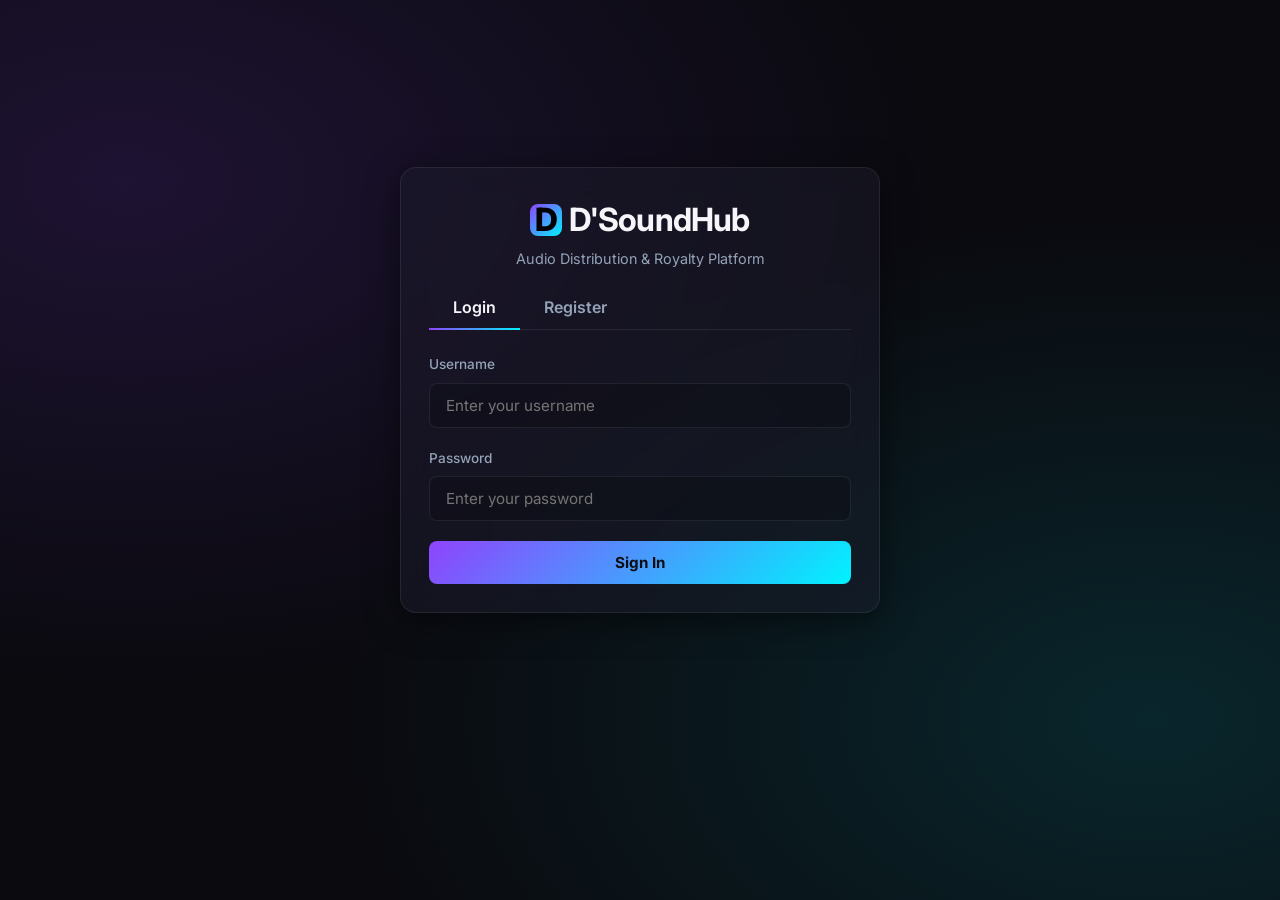
==== frontend/dashboard-artist.html @ 23fc8724 "feat(frontend): complete D'SoundHub MVP - all dashboards functional per PRD" ====
<!DOCTYPE html>
<html lang="en">
<head>
  <meta charset="UTF-8">
  <meta name="viewport" content="width=device-width, initial-scale=1.0">
  <title>D'SoundHub — Artist Dashboard</title>
  <link rel="stylesheet" href="style.css">
</head>
<body>
  <nav class="navbar">
    <div class="container navbar-container">
      <div class="brand">
        <div class="brand-icon">D</div> D'SoundHub
      </div>
      <div class="nav-user">
        <div class="user-badge">
          <span class="user-role role-artist">Artist</span>
          <span id="nav-username" style="font-weight: 600;">Username</span>
        </div>
        <button class="btn btn-secondary" onclick="performLogout()" style="padding: 0.35rem 0.8rem; font-size: 0.85rem;">
          Logout
        </button>
      </div>
    </div>
  </nav>

  <main class="container mt-4">
    <div class="flex-between mb-4">
      <div>
        <h1 style="margin-bottom: 0.2rem;">Artist Hub</h1>
        <p style="color: var(--text-muted); font-size: 0.95rem;">Manage your music uploads, track your stats, and monitor royalty payouts.</p>
      </div>
    </div>

    <!-- Stat Cards Section -->
    <div class="stat-group">
      <div class="stat-card">
        <span class="stat-label">Total Earnings</span>
        <span id="stat-total-royalty" class="stat-value">0.00 pts</span>
      </div>
      <div class="stat-card">
        <span class="stat-label">Songs Uploaded</span>
        <span id="stat-song-count" class="stat-value">0</span>
      </div>
      <div class="stat-card">
        <span class="stat-label">Total Plays</span>
        <span id="stat-total-plays" class="stat-value">0</span>
      </div>
    </div>

    <div class="grid-main-sidebar">
      <!-- Main Columns: Upload List & Royalties -->
      <div style="display: flex; flex-direction: column; gap: 1.5rem;">
        <!-- Uploaded Songs Table -->
        <div class="card">
          <div class="card-title">
            <span>My Tracks</span>
          </div>
          <div class="table-responsive">
            <table>
              <thead>
                <tr>
                  <th>Title</th>
                  <th>Genre</th>
                  <th>Price</th>
                  <th>Duration</th>
                  <th>Plays</th>
                  <th>Preview</th>
                </tr>
              </thead>
              <tbody id="artist-songs-list">
                <tr>
                  <td colspan="6" class="no-data">Loading tracks...</td>
                </tr>
              </tbody>
            </table>
          </div>
        </div>

        <!-- Royalty Ledgers Table -->
        <div class="card">
          <div class="card-title">
            <span>Royalty Ledger</span>
          </div>
          <div class="table-responsive">
            <table>
              <thead>
                <tr>
                  <th>Royalty ID</th>
                  <th>Transaction ID</th>
                  <th>Amount (70%)</th>
                  <th>Status</th>
                  <th>Settled At</th>
                </tr>
              </thead>
              <tbody id="royalty-list">
                <tr>
                  <td colspan="5" class="no-data">Loading royalties...</td>
                </tr>
              </tbody>
            </table>
          </div>
        </div>
      </div>

      <!-- Sidebar Form Upload -->
      <div class="card" style="height: fit-content;">
        <div class="card-title">
          <span>Upload New Track</span>
        </div>
        <form id="upload-form" onsubmit="handleUpload(event)">
          <div class="form-group">
            <label for="upload-title">Track Title</label>
            <input type="text" id="upload-title" class="form-control" placeholder="Enter track title" required>
          </div>
          <div class="form-group">
            <label for="upload-genre">Genre</label>
            <input type="text" id="upload-genre" class="form-control" placeholder="e.g. Pop, Rock, Electronic">
          </div>
          <div class="form-group">
            <label for="upload-price">Price (Points)</label>
            <input type="number" id="upload-price" class="form-control" min="0" step="0.5" placeholder="e.g. 5.0" required>
          </div>
          <div class="form-group">
            <label for="upload-duration">Duration (Seconds)</label>
            <input type="number" id="upload-duration" class="form-control" min="1" placeholder="e.g. 180" required>
          </div>
          
          <div class="form-group">
            <label>Audio File (MP3/WAV)</label>
            <div id="drop-zone" class="file-drop-zone" onclick="document.getElementById('upload-file').click()">
              <span class="icon">📁</span>
              <p id="drop-zone-text">Drag & drop your audio file here, or click to browse</p>
              <input type="file" id="upload-file" accept="audio/mpeg, audio/wav, audio/mp3" style="display: none;" onchange="handleFileSelect(this)">
            </div>
            <div id="file-info" style="display: none; font-size: 0.8rem; color: var(--accent-secondary); margin-bottom: 1rem;">
              Selected: <span id="file-info-name">filename.mp3</span> (<span id="file-info-size">0 MB</span>)
            </div>
          </div>

          <button type="submit" class="btn btn-primary btn-block" id="upload-btn">
            Publish Track
          </button>
        </form>
      </div>
    </div>
  </main>

  <!-- Audio Player Bar (Fixed Bottom) -->
  <div id="player-bar" class="player-bar">
    <div class="player-container">
      <div class="player-info">
        <div id="player-track-title" class="player-title">Track Title</div>
        <div id="player-track-artist" class="player-artist">Artist</div>
      </div>
      
      <div class="player-controls">
        <div class="control-buttons">
          <button id="player-play-pause-btn" class="play-pause-btn">&#9654;</button>
        </div>
        <div class="player-timeline">
          <span id="player-time-current" class="time-display">0:00</span>
          <input type="range" id="player-timeline-slider" class="timeline-slider" min="0" max="100" value="0">
          <span id="player-time-duration" class="time-display">0:00</span>
        </div>
      </div>

      <div class="player-volume">
        <span class="volume-icon">&#128266;</span>
        <input type="range" id="player-volume-slider" class="volume-slider" min="0" max="1" step="0.05" value="0.7">
      </div>
    </div>
  </div>

  <script src="js/api.js"></script>
  <script>
    // Validate authentication
    const authUser = requireAuth(['ARTIST']);
    if (authUser) {
      document.getElementById('nav-username').textContent = authUser.username;
    }

    let selectedFile = null;
    let currentAudio = null;
    let currentSongId = null;
    let isPlaying = false;

    // Load elements on start
    window.addEventListener('DOMContentLoaded', async () => {
      await loadStats();
      await loadMySongs();
      await loadRoyalties();
      setupDragAndDrop();
    });

    async function loadStats() {
      try {
        const royaltyRes = await apiCall(`${AUDIO_SERVICE_URL}/api/royalties/my/total`);
        if (royaltyRes.ok) {
          const rData = await royaltyRes.json();
          document.getElementById('stat-total-royalty').textContent = `${formatCurrency(rData.totalRoyalty)} pts`;
        }
      } catch (e) {
        console.warn('Failed to load total royalty stats', e);
      }
    }

    async function loadMySongs() {
      try {
        const response = await apiCall(`${AUDIO_SERVICE_URL}/api/audio/my-songs`);
        if (!response.ok) throw new Error('Failed to fetch songs');
        const data = await response.json();
        
        document.getElementById('stat-song-count').textContent = data.length;
        
        let totalPlays = 0;
        data.forEach(song => totalPlays += (song.totalPlays || 0));
        document.getElementById('stat-total-plays').textContent = totalPlays;

        const tbody = document.getElementById('artist-songs-list');
        if (data.length === 0) {
          tbody.innerHTML = `<tr><td colspan="6" class="no-data">You have not uploaded any tracks.</td></tr>`;
          return;
        }

        tbody.innerHTML = data.map(song => `
          <tr>
            <td><strong style="color: var(--text-main);">${song.title}</strong></td>
            <td>${song.genre || '—'}</td>
            <td style="font-weight: 600; color: var(--accent-secondary);">${formatCurrency(song.price)} pts</td>
            <td>${formatDuration(song.durationSeconds)}</td>
            <td>${song.totalPlays || 0}</td>
            <td>
              <button class="btn btn-secondary" onclick="playPreview('${song.id}', '${song.title}')" style="padding: 0.25rem 0.5rem; font-size: 0.8rem;">
                Play
              </button>
            </td>
          </tr>
        `).join('');

      } catch (error) {
        showToast('Error loading tracks: ' + error.message, 'danger');
        document.getElementById('artist-songs-list').innerHTML = `<tr><td colspan="6" class="no-data" style="color: var(--danger);">Failed to load tracks</td></tr>`;
      }
    }

    async function loadRoyalties() {
      try {
        const response = await apiCall(`${AUDIO_SERVICE_URL}/api/royalties/my`);
        if (!response.ok) throw new Error('Failed to fetch royalties');
        const data = await response.json();

        const tbody = document.getElementById('royalty-list');
        if (data.length === 0) {
          tbody.innerHTML = `<tr><td colspan="5" class="no-data">No royalty transactions recorded yet.</td></tr>`;
          return;
        }

        tbody.innerHTML = data.map(r => {
          const statusBadge = r.status === 'SETTLED'
            ? `<span class="badge-status status-active">Settled</span>`
            : `<span class="badge-status status-pending">Pending</span>`;

          const settledDate = r.settledAt 
            ? new Date(r.settledAt).toLocaleDateString('id-ID', { hour: '2-digit', minute: '2-digit' }) 
            : '—';

          return `
            <tr>
              <td style="font-size: 0.8rem; font-family: monospace; color: var(--text-muted);">${r.id.substring(0, 8)}...</td>
              <td style="font-size: 0.8rem; font-family: monospace; color: var(--text-muted);">${r.transaction ? r.transaction.id.substring(0, 8) + '...' : '—'}</td>
              <td style="font-weight: 600; color: var(--success);">${formatCurrency(r.amount)} pts</td>
              <td>${statusBadge}</td>
              <td style="font-size: 0.85rem; color: var(--text-muted);">${settledDate}</td>
            </tr>
          `;
        }).join('');

      } catch (error) {
        showToast('Error loading royalties: ' + error.message, 'danger');
        document.getElementById('royalty-list').innerHTML = `<tr><td colspan="5" class="no-data" style="color: var(--danger);">Failed to load royalties</td></tr>`;
      }
    }

    // Drag & Drop configuration
    function setupDragAndDrop() {
      const dropZone = document.getElementById('drop-zone');
      
      ['dragenter', 'dragover'].forEach(eventName => {
        dropZone.addEventListener(eventName, (e) => {
          e.preventDefault();
          dropZone.classList.add('dragover');
        }, false);
      });

      ['dragleave', 'drop'].forEach(eventName => {
        dropZone.addEventListener(eventName, (e) => {
          e.preventDefault();
          dropZone.classList.remove('dragover');
        }, false);
      });

      dropZone.addEventListener('drop', (e) => {
        const dt = e.dataTransfer;
        const files = dt.files;
        if (files.length > 0) {
          const fileInput = document.getElementById('upload-file');
          fileInput.files = files;
          handleFileSelect(fileInput);
        }
      });
    }

    function handleFileSelect(input) {
      if (input.files && input.files[0]) {
        selectedFile = input.files[0];
        document.getElementById('file-info-name').textContent = selectedFile.name;
        document.getElementById('file-info-size').textContent = (selectedFile.size / (1024 * 1024)).toFixed(2) + ' MB';
        document.getElementById('file-info').style.display = 'block';
        document.getElementById('drop-zone-text').textContent = 'File selected. Ready to upload.';
      } else {
        selectedFile = null;
        document.getElementById('file-info').style.display = 'none';
        document.getElementById('drop-zone-text').textContent = 'Drag & drop your audio file here, or click to browse';
      }
    }

    async function handleUpload(e) {
      e.preventDefault();
      
      if (!selectedFile) {
        showToast('Please select or drag an audio file (MP3/WAV)', 'warning');
        return;
      }

      const btn = document.getElementById('upload-btn');
      btn.disabled = true;
      btn.textContent = 'Publishing Track...';

      try {
        const title = document.getElementById('upload-title').value.trim();
        const genre = document.getElementById('upload-genre').value.trim();
        const price = parseFloat(document.getElementById('upload-price').value);
        const durationSeconds = parseInt(document.getElementById('upload-duration').value);

        const formData = new FormData();
        
        // Metadata as application/json Blob
        const metadata = { title, genre, price, durationSeconds };
        const metadataBlob = new Blob([JSON.stringify(metadata)], { type: 'application/json' });
        
        formData.append('metadata', metadataBlob);
        formData.append('file', selectedFile);

        const response = await apiCall(`${AUDIO_SERVICE_URL}/api/audio/upload`, {
          method: 'POST',
          body: formData
        });

        if (!response.ok) {
          const errorData = await response.json().catch(() => ({}));
          throw new Error(errorData.message || 'Failed to upload song');
        }

        showToast('Track published successfully!', 'success');
        
        // Reset form
        document.getElementById('upload-form').reset();
        selectedFile = null;
        document.getElementById('file-info').style.display = 'none';
        document.getElementById('drop-zone-text').textContent = 'Drag & drop your audio file here, or click to browse';

        // Refresh view data
        await loadMySongs();
        await loadStats();

      } catch (error) {
        showToast(error.message, 'danger');
      } finally {
        btn.disabled = false;
        btn.textContent = 'Publish Track';
      }
    }

    // Audio preview player controller function
    async function playPreview(songId, songTitle) {
      try {
        if (currentSongId === songId && currentAudio) {
          if (isPlaying) {
            currentAudio.pause();
          } else {
            await currentAudio.play();
          }
          return;
        }

        if (currentAudio) {
          currentAudio.pause();
          currentAudio = null;
        }

        showToast(`Fetching preview for "${songTitle}"...`, 'info');

        const response = await apiCall(`${AUDIO_SERVICE_URL}/api/audio/preview/${songId}`);
        const blob = await response.blob();
        const audioUrl = URL.createObjectURL(blob);

        currentAudio = new Audio(audioUrl);
        currentSongId = songId;

        // Display player bar
        const playerBar = document.getElementById('player-bar');
        playerBar.classList.add('active');
        
        document.getElementById('player-track-title').textContent = songTitle;
        document.getElementById('player-track-artist').textContent = `My Uploaded Track`;

        const playPauseBtn = document.getElementById('player-play-pause-btn');
        const timeline = document.getElementById('player-timeline-slider');
        const timeCurrent = document.getElementById('player-time-current');
        const timeDuration = document.getElementById('player-time-duration');
        const volumeSlider = document.getElementById('player-volume-slider');

        // Setup Player event listeners
        currentAudio.addEventListener('play', () => {
          isPlaying = true;
          playPauseBtn.innerHTML = '&#9610;&#9610;'; // Pause icon
        });

        currentAudio.addEventListener('pause', () => {
          isPlaying = false;
          playPauseBtn.innerHTML = '&#9654;'; // Play icon
        });

        currentAudio.addEventListener('timeupdate', () => {
          if (!currentAudio) return;
          const progress = (currentAudio.currentTime / currentAudio.duration) * 100;
          timeline.value = progress || 0;
          timeCurrent.textContent = formatDuration(currentAudio.currentTime);
        });

        currentAudio.addEventListener('loadedmetadata', () => {
          timeDuration.textContent = formatDuration(currentAudio.duration);
        });

        currentAudio.addEventListener('ended', () => {
          isPlaying = false;
          playPauseBtn.innerHTML = '&#9654;';
          timeline.value = 0;
          timeCurrent.textContent = '0:00';
        });

        // Interface actions
        playPauseBtn.onclick = () => {
          if (isPlaying) currentAudio.pause();
          else currentAudio.play();
        };

        timeline.oninput = () => {
          const time = (timeline.value / 100) * currentAudio.duration;
          currentAudio.currentTime = time;
        };

        volumeSlider.oninput = () => {
          currentAudio.volume = volumeSlider.value;
        };

        // Initialize Volume settings
        currentAudio.volume = volumeSlider.value;
        
        await currentAudio.play();

      } catch (error) {
        showToast('Playback error: ' + error.message, 'danger');
      }
    }
  </script>
</body>
</html>
---- frontend/style.css ----
@import url('https://fonts.googleapis.com/css2?family=Inter:wght@300;400;500;600;700&display=swap');

:root {
  --bg-primary: #0a0a0f;
  --bg-secondary: rgba(20, 20, 30, 0.6);
  --bg-card: rgba(30, 30, 45, 0.45);
  --accent-primary: #8f44fd;
  --accent-secondary: #00f2fe;
  --accent-gradient: linear-gradient(135deg, #8f44fd, #00f2fe);
  --accent-gradient-hover: linear-gradient(135deg, #a066ff, #33f4ff);
  --text-main: #f5f5fa;
  --text-muted: #94a3b8;
  --border-color: rgba(255, 255, 255, 0.08);
  --border-focus: rgba(0, 242, 254, 0.5);
  --success: #10b981;
  --danger: #ef4444;
  --warning: #f59e0b;
  --shadow: 0 8px 32px 0 rgba(0, 0, 0, 0.5);
  --font-sans: 'Inter', system-ui, -apple-system, sans-serif;
  --transition: all 0.3s cubic-bezier(0.4, 0, 0.2, 1);
}

* {
  box-sizing: border-box;
  margin: 0;
  padding: 0;
}

body {
  background-color: var(--bg-primary);
  background-image: 
    radial-gradient(at 10% 20%, rgba(143, 68, 253, 0.15) 0px, transparent 50%),
    radial-gradient(at 90% 80%, rgba(0, 242, 254, 0.12) 0px, transparent 50%);
  background-attachment: fixed;
  color: var(--text-main);
  font-family: var(--font-sans);
  min-height: 100vh;
  line-height: 1.5;
  overflow-x: hidden;
  padding-bottom: 90px; /* Space for the bottom player */
}

/* Scrollbar Styling */
::-webkit-scrollbar {
  width: 8px;
}
::-webkit-scrollbar-track {
  background: var(--bg-primary);
}
::-webkit-scrollbar-thumb {
  background: rgba(255, 255, 255, 0.1);
  border-radius: 4px;
}
::-webkit-scrollbar-thumb:hover {
  background: rgba(255, 255, 255, 0.2);
}

/* Typography */
h1, h2, h3, h4, h5, h6 {
  font-weight: 600;
  letter-spacing: -0.025em;
  margin-bottom: 0.5rem;
}

h1 {
  font-size: 2.25rem;
  background: var(--accent-gradient);
  -webkit-background-clip: text;
  -webkit-text-fill-color: transparent;
}

a {
  color: var(--accent-secondary);
  text-decoration: none;
  transition: var(--transition);
}

a:hover {
  color: var(--text-main);
  text-shadow: 0 0 8px rgba(0, 242, 254, 0.4);
}

/* Layout Containers */
.container {
  max-width: 1200px;
  margin: 0 auto;
  padding: 1.5rem;
}

/* Navigation Bar */
.navbar {
  background: var(--bg-secondary);
  backdrop-filter: blur(12px);
  -webkit-backdrop-filter: blur(12px);
  border-bottom: 1px solid var(--border-color);
  position: sticky;
  top: 0;
  z-index: 100;
}

.navbar-container {
  display: flex;
  justify-content: space-between;
  align-items: center;
  height: 70px;
}

.brand {
  font-size: 1.5rem;
  font-weight: 700;
  background: var(--accent-gradient);
  -webkit-background-clip: text;
  -webkit-text-fill-color: transparent;
  display: flex;
  align-items: center;
  gap: 0.5rem;
}

.brand-icon {
  width: 32px;
  height: 32px;
  background: var(--accent-gradient);
  border-radius: 8px;
  display: inline-flex;
  align-items: center;
  justify-content: center;
  color: #000;
  font-weight: 800;
}

.nav-user {
  display: flex;
  align-items: center;
  gap: 1.5rem;
}

.user-badge {
  background: rgba(255, 255, 255, 0.05);
  border: 1px solid var(--border-color);
  padding: 0.35rem 0.8rem;
  border-radius: 20px;
  font-size: 0.85rem;
  display: flex;
  align-items: center;
  gap: 0.5rem;
}

.user-role {
  font-weight: 600;
  text-transform: uppercase;
  font-size: 0.75rem;
  padding: 0.1rem 0.4rem;
  border-radius: 4px;
}
.role-listener { background: #3b82f6; color: #fff; }
.role-artist { background: #ec4899; color: #fff; }
.role-admin { background: #8f44fd; color: #fff; }

/* Grid and Cards */
.grid-2 {
  display: grid;
  grid-template-columns: repeat(auto-fit, minmax(300px, 1fr));
  gap: 1.5rem;
  margin-top: 1.5rem;
}

.grid-3 {
  display: grid;
  grid-template-columns: repeat(auto-fit, minmax(280px, 1fr));
  gap: 1.5rem;
  margin-top: 1.5rem;
}

.grid-main-sidebar {
  display: grid;
  grid-template-columns: 2fr 1fr;
  gap: 1.5rem;
  margin-top: 1.5rem;
}

@media (max-width: 900px) {
  .grid-main-sidebar {
    grid-template-columns: 1fr;
  }
}

.card {
  background: var(--bg-card);
  backdrop-filter: blur(16px);
  -webkit-backdrop-filter: blur(16px);
  border: 1px solid var(--border-color);
  border-radius: 16px;
  padding: 1.75rem;
  box-shadow: var(--shadow);
  transition: var(--transition);
}

.card:hover {
  border-color: rgba(255, 255, 255, 0.15);
  transform: translateY(-2px);
}

.card-title {
  font-size: 1.25rem;
  margin-bottom: 1.25rem;
  display: flex;
  justify-content: space-between;
  align-items: center;
  border-bottom: 1px solid var(--border-color);
  padding-bottom: 0.75rem;
}

/* Forms & Inputs */
.form-group {
  margin-bottom: 1.25rem;
}

.form-group label {
  display: block;
  font-size: 0.85rem;
  font-weight: 500;
  color: var(--text-muted);
  margin-bottom: 0.5rem;
}

.form-control {
  width: 100%;
  background: rgba(0, 0, 0, 0.2);
  border: 1px solid var(--border-color);
  border-radius: 8px;
  padding: 0.75rem 1rem;
  color: var(--text-main);
  font-family: var(--font-sans);
  font-size: 0.95rem;
  transition: var(--transition);
}

.form-control:focus {
  outline: none;
  border-color: var(--accent-secondary);
  box-shadow: 0 0 0 2px rgba(0, 242, 254, 0.15);
}

select.form-control {
  appearance: none;
  background-image: url("data:image/svg+xml,%3Csvg xmlns='http://www.w3.org/2000/svg' fill='none' viewBox='0 0 24 24' stroke='white'%3E%3Cpath stroke-linecap='round' stroke-linejoin='round' stroke-width='2' d='M19 9l-7 7-7-7'/%3E%3C/svg%3E");
  background-repeat: no-repeat;
  background-position: right 1rem center;
  background-size: 1rem;
  padding-right: 2.5rem;
}

/* Drag & Drop Zone */
.file-drop-zone {
  border: 2px dashed var(--border-color);
  border-radius: 12px;
  padding: 2rem;
  text-align: center;
  cursor: pointer;
  transition: var(--transition);
  background: rgba(0, 0, 0, 0.1);
  margin-bottom: 1rem;
}

.file-drop-zone:hover, .file-drop-zone.dragover {
  border-color: var(--accent-secondary);
  background: rgba(0, 242, 254, 0.03);
}

.file-drop-zone p {
  color: var(--text-muted);
  font-size: 0.9rem;
}

.file-drop-zone .icon {
  font-size: 2.5rem;
  margin-bottom: 0.5rem;
  display: block;
}

/* Buttons */
.btn {
  display: inline-flex;
  align-items: center;
  justify-content: center;
  gap: 0.5rem;
  font-family: var(--font-sans);
  font-weight: 550;
  font-size: 0.95rem;
  padding: 0.75rem 1.5rem;
  border-radius: 8px;
  border: none;
  cursor: pointer;
  transition: var(--transition);
  width: auto;
}

.btn-block {
  display: flex;
  width: 100%;
}

.btn-primary {
  background: var(--accent-gradient);
  color: #0d0d13;
  font-weight: 700;
}

.btn-primary:hover {
  background: var(--accent-gradient-hover);
  box-shadow: 0 0 16px rgba(0, 242, 254, 0.4);
}

.btn-secondary {
  background: rgba(255, 255, 255, 0.08);
  color: var(--text-main);
  border: 1px solid var(--border-color);
}

.btn-secondary:hover {
  background: rgba(255, 255, 255, 0.15);
}

.btn-danger {
  background: var(--danger);
  color: #fff;
}

.btn-danger:hover {
  filter: brightness(1.1);
  box-shadow: 0 0 12px rgba(239, 68, 68, 0.4);
}

.btn-success {
  background: var(--success);
  color: #fff;
}

.btn-success:hover {
  filter: brightness(1.1);
  box-shadow: 0 0 12px rgba(16, 185, 129, 0.4);
}

.btn:disabled {
  opacity: 0.5;
  cursor: not-allowed;
  box-shadow: none !important;
}

/* Tables */
.table-responsive {
  overflow-x: auto;
  width: 100%;
  margin-top: 1rem;
}

table {
  width: 100%;
  border-collapse: collapse;
  text-align: left;
  font-size: 0.9rem;
}

th, td {
  padding: 1rem;
  border-bottom: 1px solid var(--border-color);
}

th {
  font-weight: 600;
  color: var(--text-muted);
  text-transform: uppercase;
  font-size: 0.75rem;
  letter-spacing: 0.05em;
}

tr {
  transition: var(--transition);
}

tbody tr:hover {
  background: rgba(255, 255, 255, 0.02);
}

/* Tabs */
.tabs {
  display: flex;
  border-bottom: 1px solid var(--border-color);
  margin-bottom: 1.5rem;
}

.tab-btn {
  background: none;
  border: none;
  color: var(--text-muted);
  font-family: var(--font-sans);
  font-weight: 600;
  font-size: 1rem;
  padding: 0.75rem 1.5rem;
  cursor: pointer;
  position: relative;
  transition: var(--transition);
}

.tab-btn.active {
  color: var(--text-main);
}

.tab-btn.active::after {
  content: '';
  position: absolute;
  bottom: -1px;
  left: 0;
  right: 0;
  height: 2px;
  background: var(--accent-gradient);
}

.tab-content {
  display: none;
}

.tab-content.active {
  display: block;
}

/* Login Page Custom Specifics */
.login-wrapper {
  display: flex;
  justify-content: center;
  align-items: center;
  min-height: calc(100vh - 120px);
}

.login-card {
  width: 100%;
  max-width: 480px;
}

/* Status Badges */
.badge-status {
  display: inline-flex;
  align-items: center;
  gap: 0.25rem;
  font-size: 0.75rem;
  font-weight: 600;
  padding: 0.2rem 0.5rem;
  border-radius: 12px;
  text-transform: uppercase;
}

.status-active {
  background: rgba(16, 185, 129, 0.15);
  color: #34d399;
}

.status-banned {
  background: rgba(239, 68, 68, 0.15);
  color: #f87171;
}

.status-settled {
  background: rgba(16, 185, 129, 0.15);
  color: #34d399;
}

.status-pending {
  background: rgba(245, 158, 11, 0.15);
  color: #fbbf24;
}

/* Player Bar (Fixed Bottom) */
.player-bar {
  position: fixed;
  bottom: 0;
  left: 0;
  right: 0;
  height: 85px;
  background: rgba(10, 10, 15, 0.85);
  backdrop-filter: blur(20px);
  -webkit-backdrop-filter: blur(20px);
  border-top: 1px solid var(--border-color);
  box-shadow: 0 -8px 32px rgba(0, 0, 0, 0.6);
  z-index: 1000;
  display: flex;
  align-items: center;
  justify-content: center;
  transition: var(--transition);
  transform: translateY(100%);
}

.player-bar.active {
  transform: translateY(0);
}

.player-container {
  width: 1200px;
  margin: 0 auto;
  padding: 0 1.5rem;
  display: flex;
  align-items: center;
  justify-content: space-between;
  gap: 1.5rem;
}

.player-info {
  display: flex;
  flex-direction: column;
  min-width: 180px;
  max-width: 250px;
}

.player-title {
  font-weight: 600;
  font-size: 0.95rem;
  white-space: nowrap;
  overflow: hidden;
  text-overflow: ellipsis;
}

.player-artist {
  font-size: 0.8rem;
  color: var(--text-muted);
  white-space: nowrap;
  overflow: hidden;
  text-overflow: ellipsis;
}

.player-controls {
  display: flex;
  flex-direction: column;
  align-items: center;
  gap: 0.35rem;
  flex-grow: 1;
  max-width: 600px;
}

.control-buttons {
  display: flex;
  align-items: center;
  gap: 1.25rem;
}

.play-pause-btn {
  width: 38px;
  height: 38px;
  border-radius: 50%;
  background: var(--text-main);
  color: var(--bg-primary);
  border: none;
  cursor: pointer;
  display: flex;
  align-items: center;
  justify-content: center;
  font-size: 1rem;
  transition: var(--transition);
}

.play-pause-btn:hover {
  transform: scale(1.08);
  background: var(--accent-secondary);
}

.player-timeline {
  display: flex;
  align-items: center;
  gap: 0.75rem;
  width: 100%;
}

.time-display {
  font-size: 0.75rem;
  color: var(--text-muted);
  min-width: 35px;
}

.timeline-slider {
  flex-grow: 1;
  height: 4px;
  border-radius: 2px;
  background: rgba(255, 255, 255, 0.1);
  outline: none;
  cursor: pointer;
  transition: var(--transition);
  -webkit-appearance: none;
}

.timeline-slider::-webkit-slider-thumb {
  -webkit-appearance: none;
  width: 12px;
  height: 12px;
  border-radius: 50%;
  background: var(--accent-secondary);
  cursor: pointer;
  transition: var(--transition);
}

.timeline-slider:hover::-webkit-slider-thumb {
  background: var(--text-main);
  box-shadow: 0 0 8px var(--accent-secondary);
}

.player-volume {
  display: flex;
  align-items: center;
  gap: 0.5rem;
  min-width: 130px;
}

.volume-icon {
  font-size: 1rem;
  color: var(--text-muted);
}

.volume-slider {
  width: 80px;
  height: 4px;
  border-radius: 2px;
  background: rgba(255, 255, 255, 0.1);
  outline: none;
  cursor: pointer;
  -webkit-appearance: none;
}

.volume-slider::-webkit-slider-thumb {
  -webkit-appearance: none;
  width: 10px;
  height: 10px;
  border-radius: 50%;
  background: var(--text-muted);
  cursor: pointer;
}

.volume-slider::-webkit-slider-thumb:hover {
  background: var(--accent-secondary);
}

/* Stat Cards */
.stat-group {
  display: grid;
  grid-template-columns: repeat(auto-fit, minmax(200px, 1fr));
  gap: 1.25rem;
  margin-bottom: 1.5rem;
}

.stat-card {
  background: rgba(255, 255, 255, 0.02);
  border: 1px solid var(--border-color);
  border-radius: 12px;
  padding: 1.25rem;
  display: flex;
  flex-direction: column;
  gap: 0.25rem;
}

.stat-label {
  font-size: 0.75rem;
  color: var(--text-muted);
  text-transform: uppercase;
  font-weight: 600;
  letter-spacing: 0.05em;
}

.stat-value {
  font-size: 1.75rem;
  font-weight: 700;
  color: var(--text-main);
}

/* Toast Notification */
.toast-container {
  position: fixed;
  top: 20px;
  right: 20px;
  z-index: 9999;
  display: flex;
  flex-direction: column;
  gap: 0.75rem;
  max-width: 350px;
}

.toast {
  background: rgba(15, 15, 25, 0.9);
  backdrop-filter: blur(8px);
  -webkit-backdrop-filter: blur(8px);
  border: 1px solid var(--border-color);
  border-radius: 8px;
  padding: 0.9rem 1.25rem;
  box-shadow: var(--shadow);
  display: flex;
  align-items: center;
  gap: 0.75rem;
  transform: translateX(120%);
  transition: transform 0.35s cubic-bezier(0.175, 0.885, 0.32, 1.275);
}

.toast.show {
  transform: translateX(0);
}

.toast-success {
  border-left: 4px solid var(--success);
}

.toast-danger {
  border-left: 4px solid var(--danger);
}

.toast-info {
  border-left: 4px solid var(--accent-secondary);
}

.toast-message {
  font-size: 0.85rem;
  font-weight: 500;
}

/* Utility classes */
.flex-between {
  display: flex;
  justify-content: space-between;
  align-items: center;
}

.mt-4 { margin-top: 1rem; }
.mb-4 { margin-bottom: 1rem; }
.text-center { text-align: center; }
.no-data {
  color: var(--text-muted);
  text-align: center;
  padding: 2rem;
  font-style: italic;
}
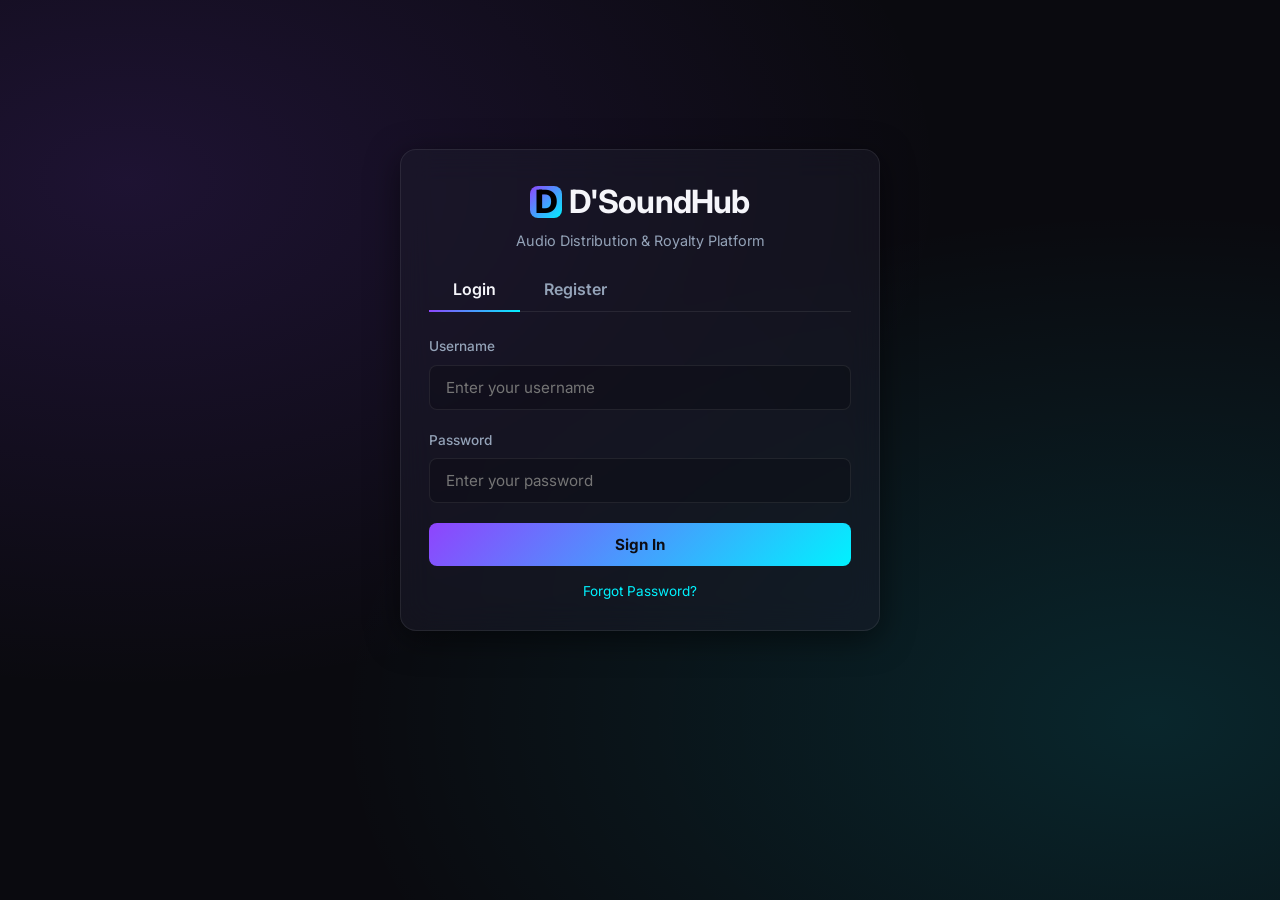
==== commit 8f943ded: "pengembangan fitur tahap 0.1" ====
--- a/frontend/dashboard-artist.html
+++ b/frontend/dashboard-artist.html
@@ -17,6 +17,16 @@
           <span class="user-role role-artist">Artist</span>
           <span id="nav-username" style="font-weight: 600;">Username</span>
         </div>
+        <div class="user-badge" id="balance-badge" style="gap: 0.25rem;">
+          <span>Balance:</span>
+          <span id="nav-balance" style="font-weight: 700; color: var(--accent-secondary);">0 pts</span>
+        </div>
+        <button class="btn btn-secondary" onclick="window.location.href='upload-track.html'" style="padding: 0.35rem 0.8rem; font-size: 0.85rem;">
+          + Upload
+        </button>
+        <button class="btn btn-secondary" onclick="window.location.href='withdraw.html'" style="padding: 0.35rem 0.8rem; font-size: 0.85rem;">
+          Withdraw
+        </button>
         <button class="btn btn-secondary" onclick="performLogout()" style="padding: 0.35rem 0.8rem; font-size: 0.85rem;">
           Logout
         </button>
@@ -103,45 +113,17 @@
         </div>
       </div>
 
-      <!-- Sidebar Form Upload -->
-      <div class="card" style="height: fit-content;">
+      <!-- Sidebar Upload CTA -->
+      <div class="card" style="height: fit-content; text-align: center;">
         <div class="card-title">
           <span>Upload New Track</span>
         </div>
-        <form id="upload-form" onsubmit="handleUpload(event)">
-          <div class="form-group">
-            <label for="upload-title">Track Title</label>
-            <input type="text" id="upload-title" class="form-control" placeholder="Enter track title" required>
-          </div>
-          <div class="form-group">
-            <label for="upload-genre">Genre</label>
-            <input type="text" id="upload-genre" class="form-control" placeholder="e.g. Pop, Rock, Electronic">
-          </div>
-          <div class="form-group">
-            <label for="upload-price">Price (Points)</label>
-            <input type="number" id="upload-price" class="form-control" min="0" step="0.5" placeholder="e.g. 5.0" required>
-          </div>
-          <div class="form-group">
-            <label for="upload-duration">Duration (Seconds)</label>
-            <input type="number" id="upload-duration" class="form-control" min="1" placeholder="e.g. 180" required>
-          </div>
-          
-          <div class="form-group">
-            <label>Audio File (MP3/WAV)</label>
-            <div id="drop-zone" class="file-drop-zone" onclick="document.getElementById('upload-file').click()">
-              <span class="icon">📁</span>
-              <p id="drop-zone-text">Drag & drop your audio file here, or click to browse</p>
-              <input type="file" id="upload-file" accept="audio/mpeg, audio/wav, audio/mp3" style="display: none;" onchange="handleFileSelect(this)">
-            </div>
-            <div id="file-info" style="display: none; font-size: 0.8rem; color: var(--accent-secondary); margin-bottom: 1rem;">
-              Selected: <span id="file-info-name">filename.mp3</span> (<span id="file-info-size">0 MB</span>)
-            </div>
-          </div>
-
-          <button type="submit" class="btn btn-primary btn-block" id="upload-btn">
-            Publish Track
-          </button>
-        </form>
+        <p style="color: var(--text-muted); font-size: 0.9rem; margin-bottom: 1.25rem;">
+          Publish a new song to the catalog. Set your title, genre, price, and upload an audio file.
+        </p>
+        <a href="upload-track.html" class="btn btn-primary btn-block" style="text-decoration: none;">
+          + Upload Track
+        </a>
       </div>
     </div>
   </main>
@@ -180,18 +162,28 @@
       document.getElementById('nav-username').textContent = authUser.username;
     }
 
-    let selectedFile = null;
     let currentAudio = null;
     let currentSongId = null;
     let isPlaying = false;
 
-    // Load elements on start
     window.addEventListener('DOMContentLoaded', async () => {
+      await loadBalance();
       await loadStats();
       await loadMySongs();
       await loadRoyalties();
-      setupDragAndDrop();
     });
+
+    async function loadBalance() {
+      try {
+        const response = await apiCall(`${AUDIO_SERVICE_URL}/api/withdraw/balance`);
+        if (!response.ok) throw new Error('Failed');
+        const data = await response.json();
+        const balance = parseFloat(data.balance || 0);
+        document.getElementById('nav-balance').textContent = formatCurrency(balance) + ' pts';
+      } catch (e) {
+        console.warn('Balance load failed');
+      }
+    }
 
     async function loadStats() {
       try {
@@ -268,7 +260,7 @@
           return `
             <tr>
               <td style="font-size: 0.8rem; font-family: monospace; color: var(--text-muted);">${r.id.substring(0, 8)}...</td>
-              <td style="font-size: 0.8rem; font-family: monospace; color: var(--text-muted);">${r.transaction ? r.transaction.id.substring(0, 8) + '...' : '—'}</td>
+              <td style="font-size: 0.8rem; font-family: monospace; color: var(--text-muted);">${r.transactionId ? r.transactionId.substring(0, 8) + '...' : '—'}</td>
               <td style="font-weight: 600; color: var(--success);">${formatCurrency(r.amount)} pts</td>
               <td>${statusBadge}</td>
               <td style="font-size: 0.85rem; color: var(--text-muted);">${settledDate}</td>
@@ -279,106 +271,6 @@
       } catch (error) {
         showToast('Error loading royalties: ' + error.message, 'danger');
         document.getElementById('royalty-list').innerHTML = `<tr><td colspan="5" class="no-data" style="color: var(--danger);">Failed to load royalties</td></tr>`;
-      }
-    }
-
-    // Drag & Drop configuration
-    function setupDragAndDrop() {
-      const dropZone = document.getElementById('drop-zone');
-      
-      ['dragenter', 'dragover'].forEach(eventName => {
-        dropZone.addEventListener(eventName, (e) => {
-          e.preventDefault();
-          dropZone.classList.add('dragover');
-        }, false);
-      });
-
-      ['dragleave', 'drop'].forEach(eventName => {
-        dropZone.addEventListener(eventName, (e) => {
-          e.preventDefault();
-          dropZone.classList.remove('dragover');
-        }, false);
-      });
-
-      dropZone.addEventListener('drop', (e) => {
-        const dt = e.dataTransfer;
-        const files = dt.files;
-        if (files.length > 0) {
-          const fileInput = document.getElementById('upload-file');
-          fileInput.files = files;
-          handleFileSelect(fileInput);
-        }
-      });
-    }
-
-    function handleFileSelect(input) {
-      if (input.files && input.files[0]) {
-        selectedFile = input.files[0];
-        document.getElementById('file-info-name').textContent = selectedFile.name;
-        document.getElementById('file-info-size').textContent = (selectedFile.size / (1024 * 1024)).toFixed(2) + ' MB';
-        document.getElementById('file-info').style.display = 'block';
-        document.getElementById('drop-zone-text').textContent = 'File selected. Ready to upload.';
-      } else {
-        selectedFile = null;
-        document.getElementById('file-info').style.display = 'none';
-        document.getElementById('drop-zone-text').textContent = 'Drag & drop your audio file here, or click to browse';
-      }
-    }
-
-    async function handleUpload(e) {
-      e.preventDefault();
-      
-      if (!selectedFile) {
-        showToast('Please select or drag an audio file (MP3/WAV)', 'warning');
-        return;
-      }
-
-      const btn = document.getElementById('upload-btn');
-      btn.disabled = true;
-      btn.textContent = 'Publishing Track...';
-
-      try {
-        const title = document.getElementById('upload-title').value.trim();
-        const genre = document.getElementById('upload-genre').value.trim();
-        const price = parseFloat(document.getElementById('upload-price').value);
-        const durationSeconds = parseInt(document.getElementById('upload-duration').value);
-
-        const formData = new FormData();
-        
-        // Metadata as application/json Blob
-        const metadata = { title, genre, price, durationSeconds };
-        const metadataBlob = new Blob([JSON.stringify(metadata)], { type: 'application/json' });
-        
-        formData.append('metadata', metadataBlob);
-        formData.append('file', selectedFile);
-
-        const response = await apiCall(`${AUDIO_SERVICE_URL}/api/audio/upload`, {
-          method: 'POST',
-          body: formData
-        });
-
-        if (!response.ok) {
-          const errorData = await response.json().catch(() => ({}));
-          throw new Error(errorData.message || 'Failed to upload song');
-        }
-
-        showToast('Track published successfully!', 'success');
-        
-        // Reset form
-        document.getElementById('upload-form').reset();
-        selectedFile = null;
-        document.getElementById('file-info').style.display = 'none';
-        document.getElementById('drop-zone-text').textContent = 'Drag & drop your audio file here, or click to browse';
-
-        // Refresh view data
-        await loadMySongs();
-        await loadStats();
-
-      } catch (error) {
-        showToast(error.message, 'danger');
-      } finally {
-        btn.disabled = false;
-        btn.textContent = 'Publish Track';
       }
     }
 
